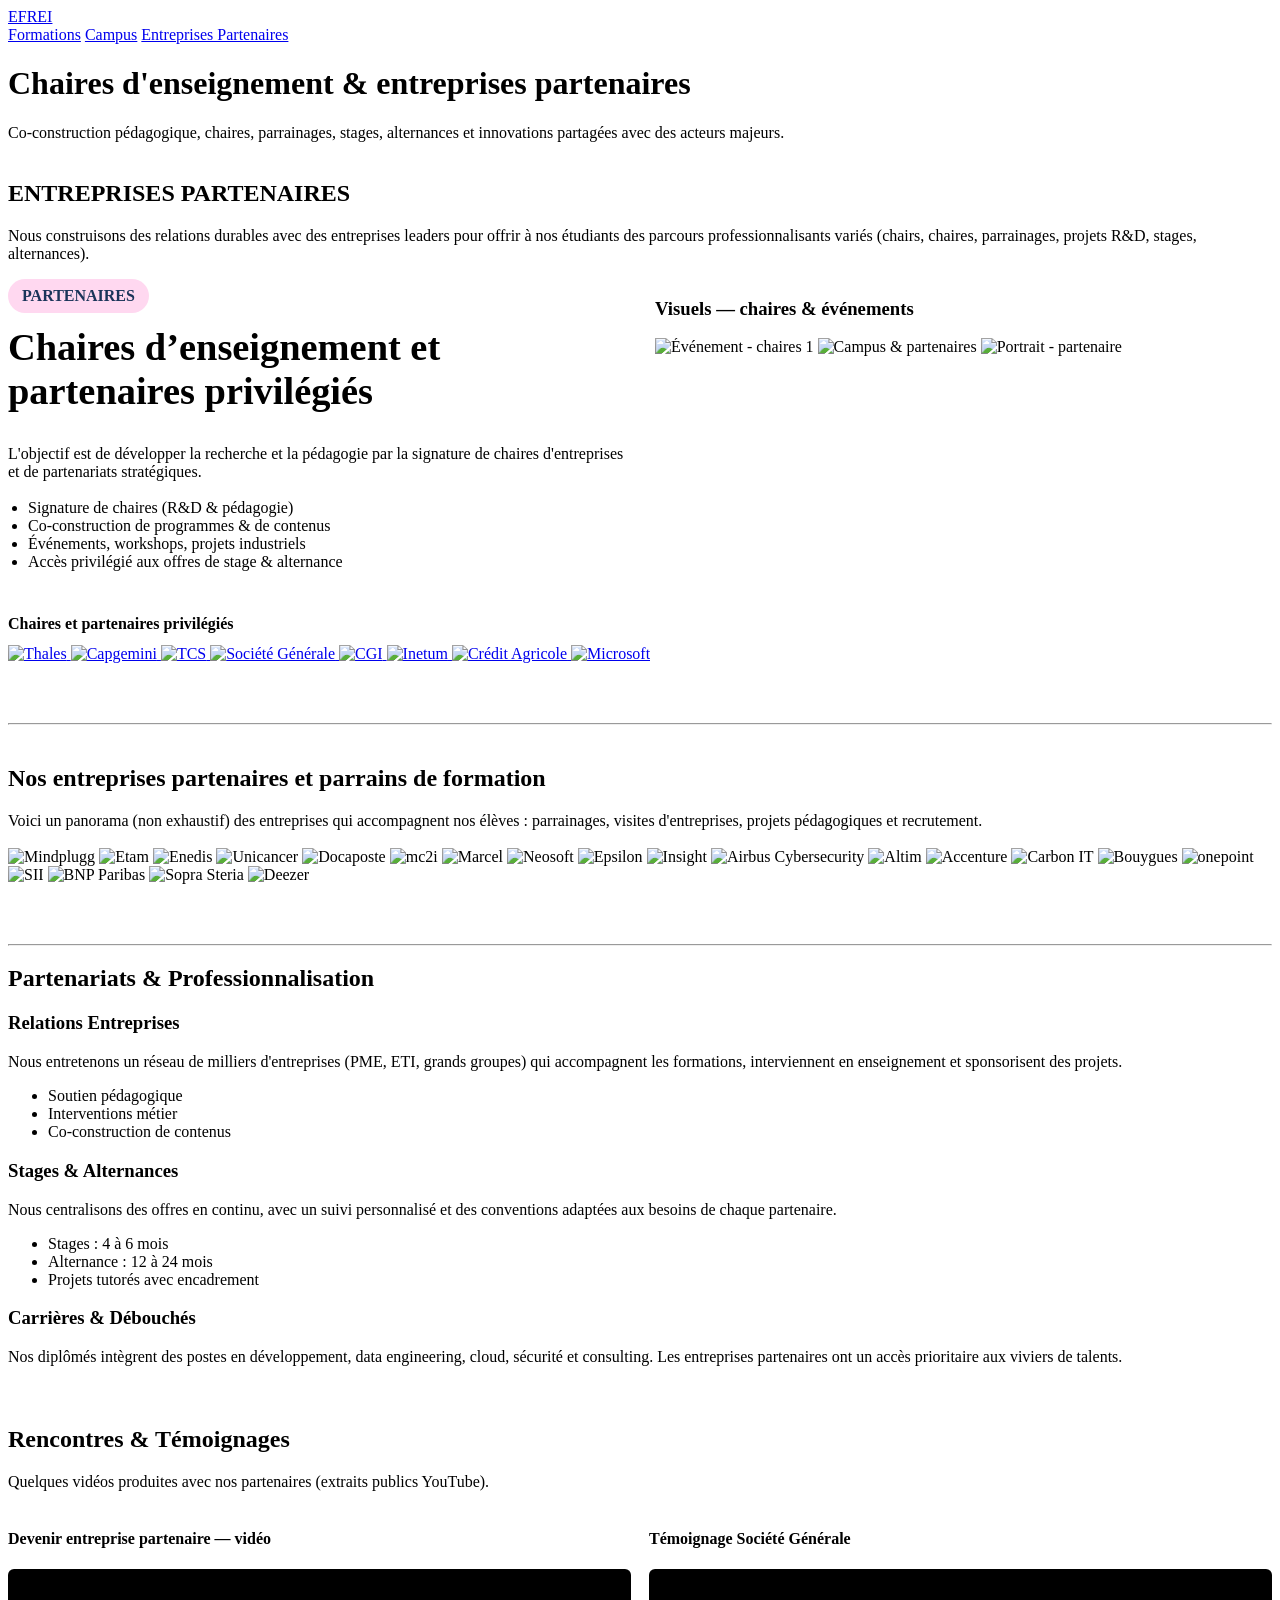
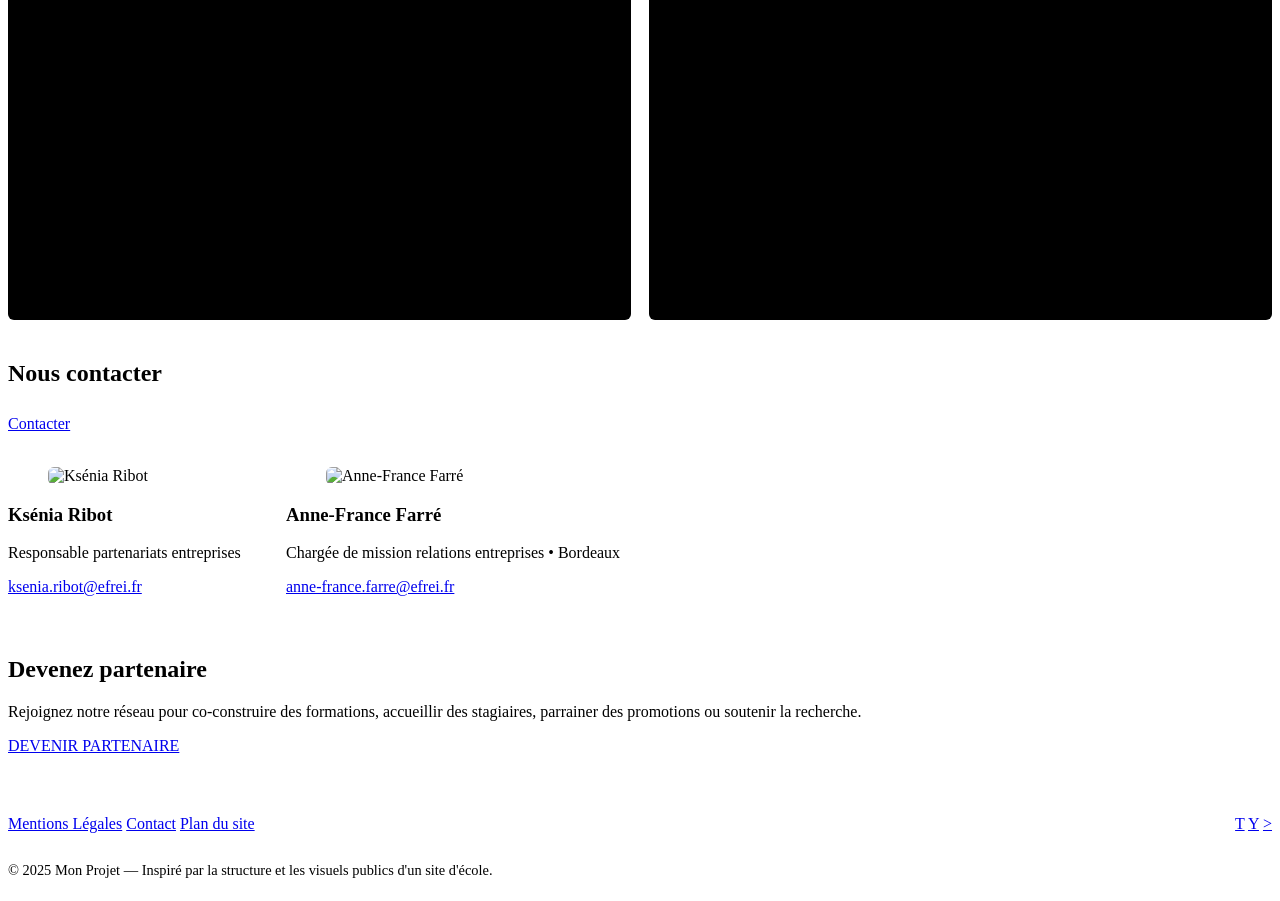
==== Partenaire.html @ 9b066314 "Partenaire.html" ====
<!DOCTYPE html>
<html lang="fr">
<head>
  <meta charset="utf-8" />
  <meta name="viewport" content="width=device-width,initial-scale=1" />
  <title>Chaires & Entreprises Partenaires — Mon Projet (inspiré EFREI)</title>
  <link rel="stylesheet" href="styles.css.css">
  <link href="https://fonts.googleapis.com/css2?family=Roboto:wght@300;400;700&display=swap" rel="stylesheet">
</head>
<body class="wp-singular page-template-default">

  <header class="site-header" role="banner" style="background-image: url('header.jpg'); background-size: cover; background-position: center;">
    <div class="container header-content">
      <a href="#" class="logo">EFREI</a>
      <nav>
        <a href="#">Formations</a>
        <a href="#">Campus</a>
        <a href="#" class="active">Entreprises Partenaires</a>
      </nav>
    </div>

    <div class="hero-text">
      <h1>Chaires d'enseignement & entreprises partenaires</h1>
      <p>Co-construction pédagogique, chaires, parrainages, stages, alternances et innovations partagées avec des acteurs majeurs.</p>
    </div>
  </header>

  <main>
    <div class="container">

      <section class="hero-partner" style="margin-top:38px;">
        <h1>ENTREPRISES PARTENAIRES</h1>
        <p>
          Nous construisons des relations durables avec des entreprises leaders pour offrir à nos étudiants
          des parcours professionnalisants variés (chairs, chaires, parrainages, projets R&D, stages, alternances).
        </p>
      </section>

      <section class="chairs-section" aria-labelledby="chairs-title" style="margin-bottom:60px;">
        <div style="display:flex;gap:30px;align-items:flex-start;flex-wrap:wrap;">
          <div style="flex:1;min-width:360px;">
            <span style="display:inline-block;background:#FFD8F0;color:#1A3459;padding:8px 14px;border-radius:20px;font-weight:700;">PARTENAIRES</span>
            <h2 id="chairs-title" style="font-size:2.4rem;margin-top:12px;">Chaires d’enseignement et partenaires privilégiés</h2>
            <p style="color:var(--color-text-secondary);margin-top:18px;">
              L'objectif est de développer la recherche et la pédagogie par la signature de chaires d'entreprises et de partenariats stratégiques.
            </p>

            <ul style="margin-top:18px;color:var(--color-text-secondary);list-style:disc;padding-left:1.25rem;">
              <li>Signature de chaires (R&D & pédagogie)</li>
              <li>Co-construction de programmes & de contenus</li>
              <li>Événements, workshops, projets industriels</li>
              <li>Accès privilégié aux offres de stage & alternance</li>
            </ul>
          </div>

          <div style="flex:1;min-width:360px;">
            <div class="partner-photos" aria-hidden="false">
              <h3 style="color:var(--color-primary);font-weight:600;">Visuels — chaires & événements</h3>
              <div class="photos-grid" style="margin-top:12px;">
                <img src="https://www.efrei.fr/wp-content/uploads/2025/09/13-DSC05403-1536x1024.jpg" alt="Événement - chaires 1" onerror="this.onerror=null;this.src='photos-partenaires/portes-ouvertes-1536x1024.jpg'">
                <img src="https://www.efrei.fr/wp-content/uploads/2025/09/etudiantscampusefreifactory-1623x1080.jpg" alt="Campus & partenaires" onerror="this.onerror=null;this.src='photos-partenaires/partner-hero-1623x1080.jpg'">
                <img src="https://www.efrei.fr/wp-content/uploads/2025/10/Capture-decran-2025-10-31-a-13.58.17.png" alt="Portrait - partenaire" onerror="this.onerror=null;this.src='photos-partenaires/capture-decran-2025-10-31-300x267.png'">
              </div>
            </div>
          </div>
        </div>

        <div style="margin-top:28px;">
          <h4 style="color:var(--color-text-light);margin-bottom:12px;">Chaires et partenaires privilégiés</h4>
          <div class="partners-grid" style="grid-template-columns: repeat(auto-fit, minmax(180px, 1fr)); gap:20px;">
            <a href="https://www.thalesgroup.com/fr" target="_blank" rel="noopener noreferrer" class="logo-box">
              <img src="logos/thaleslogo-1024x122.png" alt="Thales">
            </a>
            <a href="https://www.capgemini.com/fr-fr/" target="_blank" rel="noopener noreferrer" class="logo-box">
              <img src="logos/capgeminilogo.png" alt="Capgemini">
            </a>
            <a href="https://www.tcs.com/fr-fr" target="_blank" rel="noopener noreferrer" class="logo-box">
              <img src="logos/tcslogo-1024x1024.webp" alt="TCS">
            </a>
            <a href="https://www.societegenerale.com/fr" target="_blank" rel="noopener noreferrer" class="logo-box">
              <img src="logos/SGlogo-1024x208.png" alt="Société Générale">
            </a>
            <a href="https://www.cgi.com/france/fr-fr" target="_blank" rel="noopener noreferrer" class="logo-box">
              <img src="logos/cgilogo-1024x683.png" alt="CGI">
            </a>
            <a href="https://www.inetum.com/fr" target="_blank" rel="noopener noreferrer" class="logo-box">
              <img src="logos/inetum-logo-1024x297.png" alt="Inetum">
            </a>
            <a href="https://www.credit-agricole.com/" target="_blank" rel="noopener noreferrer" class="logo-box">
              <img src="logos/credit-agricole-logo-1024x708.png" alt="Crédit Agricole">
            </a>
            <a href="https://www.microsoft.com/fr-fr" target="_blank" rel="noopener noreferrer" class="logo-box">
              <img src="logos/microsoft-logo-1024x218.png" alt="Microsoft">
            </a>
          </div>
        </div>
      </section>

      <hr style="border-color:var(--color-border);margin:40px 0;">

      <section class="strategic-partners" aria-labelledby="partners-title" style="margin-bottom:60px;">
        <h2 id="partners-title">Nos entreprises partenaires et parrains de formation</h2>
        <p style="color:var(--color-text-secondary);margin-bottom:18px;">
          Voici un panorama (non exhaustif) des entreprises qui accompagnent nos élèves : parrainages, visites d'entreprises, projets pédagogiques et recrutement.
        </p>

        <div class="partners-grid" style="margin-bottom:20px;">
          <a class="logo-box"><img src="logos/mindpulgg-logo.png" alt="Mindplugg"></a>
          <a class="logo-box"><img src="logos/etam-groupe-logo.png" alt="Etam"></a>
          <a class="logo-box"><img src="logos/enedis-logo-1024x218.png" alt="Enedis"></a>
          <a class="logo-box"><img src="logos/unicancer-logo.webp" alt="Unicancer"></a>
          <a class="logo-box"><img src="logos/docaposte-logo-1024x343.png" alt="Docaposte"></a>
          <a class="logo-box"><img src="logos/mc2i-logo.svg" alt="mc2i"></a>
          <a class="logo-box"><img src="logos/marcel-logo.png" alt="Marcel"></a>
          <a class="logo-box"><img src="logos/neosoft-logo-1024x263.png" alt="Neosoft"></a>

          <a class="logo-box"><img src="logos/epsilon-logo.png" alt="Epsilon"></a>
          <a class="logo-box"><img src="logos/insight-logo-1024x421.png" alt="Insight"></a>
          <a class="logo-box"><img src="logos/airbus-cyber-logo.png" alt="Airbus Cybersecurity"></a>
          <a class="logo-box"><img src="logos/altim-logo.jpg" alt="Altim"></a>

          <a class="logo-box"><img src="logos/accenture-logo-1024x270.png" alt="Accenture"></a>
          <a class="logo-box"><img src="logos/carbon-it-logo.png" alt="Carbon IT"></a>
          <a class="logo-box"><img src="logos/bouygues-logo-1024x379.png" alt="Bouygues"></a>
          <a class="logo-box"><img src="logos/onepoint-logo.png" alt="onepoint"></a>

          <a class="logo-box"><img src="logos/sii-logo.webp" alt="SII"></a>
          <a class="logo-box"><img src="logos/bnp-logo-1024x228.webp" alt="BNP Paribas"></a>
          <a class="logo-box"><img src="logos/sopra-steria-logo-1024x137.png" alt="Sopra Steria"></a>
          <a class="logo-box"><img src="logos/deezer-logo.png" alt="Deezer"></a>
        </div>

      </section>

      <section class="professionnalisation-details" style="margin-bottom:60px;">
        <hr>
        <h2>Partenariats & Professionnalisation</h2>

        <div class="details-columns" style="margin-top:20px;">
          <div class="column">
            <h3>Relations Entreprises</h3>
            <p>Nous entretenons un réseau de milliers d'entreprises (PME, ETI, grands groupes) qui accompagnent les formations, interviennent en enseignement et sponsorisent des projets.</p>
            <ul>
              <li>Soutien pédagogique</li>
              <li>Interventions métier</li>
              <li>Co-construction de contenus</li>
            </ul>
          </div>

          <div class="column">
            <h3>Stages & Alternances</h3>
            <p>Nous centralisons des offres en continu, avec un suivi personnalisé et des conventions adaptées aux besoins de chaque partenaire.</p>
            <ul>
              <li>Stages : 4 à 6 mois</li>
              <li>Alternance : 12 à 24 mois</li>
              <li>Projets tutorés avec encadrement</li>
            </ul>
          </div>

          <div class="column">
            <h3>Carrières & Débouchés</h3>
            <p>Nos diplômés intègrent des postes en développement, data engineering, cloud, sécurité et consulting. Les entreprises partenaires ont un accès prioritaire aux viviers de talents.</p>
          </div>
        </div>
      </section>

      <section class="gut-video" style="margin-bottom:40px;">
        <h2>Rencontres & Témoignages</h2>
        <p style="color:var(--color-text-secondary);">Quelques vidéos produites avec nos partenaires (extraits publics YouTube).</p>

        <div style="display:grid;grid-template-columns:repeat(auto-fit,minmax(320px,1fr));gap:18px;margin-top:18px;">
          <div>
            <h4>Devenir entreprise partenaire — vidéo</h4>
            <div style="position:relative;padding-top:56.25%;background:#000;border-radius:6px;overflow:hidden;">
              <iframe src="https://www.youtube.com/embed/dK3LtGegg0Q" style="position:absolute;inset:0;border:0;width:100%;height:100%;" allowfullscreen></iframe>
            </div>
          </div>

          <div>
            <h4>Témoignage Société Générale</h4>
            <div style="position:relative;padding-top:56.25%;background:#000;border-radius:6px;overflow:hidden;">
              <iframe src="https://www.youtube.com/embed/IZHWbZNyo80" style="position:absolute;inset:0;border:0;width:100%;height:100%;" allowfullscreen></iframe>
            </div>
          </div>
        </div>
      </section>

      <section class="gut-contacts" style="margin-bottom:60px;">
  <h2>Nous contacter</h2>
  <a href="Contact.html" class="btn-primary" style="margin-top:8px;display:inline-block;" aria-label="Ouvrir la page de contact">Contacter</a>

  <div class="contacts" style="display:flex;gap:18px;flex-wrap:wrap;margin-top:18px;">
    <div class="contact-item column" style="min-width:260px;">
      <figure class="photo">
        <img src="contacts/ksenia-ribot.jpg" alt="Ksénia Ribot" class="contact-photo" style="width:100%;max-width:200px;border-radius:6px;">
      </figure>
      <div class="inner">
        <h3 class="nom">Ksénia Ribot</h3>
        <p class="poste">Responsable partenariats entreprises</p>
        <div class="email"><a href="mailto:ksenia.ribot@efrei.fr">ksenia.ribot@efrei.fr</a></div>
      </div>
    </div>

    <div class="contact-item column" style="min-width:260px;">
      <figure class="photo">
        <img src="contacts/anne-france-farre.jpg" alt="Anne‑France Farré" class="contact-photo" style="width:100%;max-width:200px;border-radius:6px;">
      </figure>
      <div class="inner">
        <h3 class="nom">Anne‑France Farré</h3>
        <p class="poste">Chargée de mission relations entreprises • Bordeaux</p>
        <div class="email"><a href="mailto:anne-france.farre@efrei.fr">anne-france.farre@efrei.fr</a></div>
      </div>
    </div>
  </div>
</section>

      <section class="devenez-partenaire-section" style="margin-bottom:60px;">
        <div class="partner-card">
          <div class="image-placeholder" aria-hidden="true"></div>
          <div class="text-content">
            <div>
              <h2>Devenez partenaire</h2>
              <p>Rejoignez notre réseau pour co-construire des formations, accueillir des stagiaires, parrainer des promotions ou soutenir la recherche.</p>
            </div>
            <a href="https://www.efrei.fr/devenir-partenaire/" class="btn-primary" target="_blank" rel="noopener noreferrer">DEVENIR PARTENAIRE</a>
          </div>
        </div>
      </section>

    </div>
  </main>

  <footer id="footer" role="contentinfo" style="margin-top:40px;">
    <div class="container footer-content" style="display:flex;flex-direction:column;gap:14px;">
      <div style="display:flex;justify-content:space-between;align-items:center;flex-wrap:wrap;">
        <div class="links">
          <a href="#">Mentions Légales</a>
          <a href="#">Contact</a>
          <a href="#">Plan du site</a>
        </div>
        <div class="social-icons">
          <a href="#" aria-label="Twitter">T</a>
          <a href="#" aria-label="YouTube">Y</a>
          <a href="#" aria-label="LinkedIn">&gt;</a>
        </div>
      </div>

      <div style="color:var(--color-text-secondary);font-size:0.9rem;">
        <p>© 2025 Mon Projet — Inspiré par la structure et les visuels publics d'un site d'école.</p>
      </div>
    </div>
  </footer>

  <script>
  (async function(){
    const localDirs = ['logos/','photos-partenaires/','partner-photos/'];
    const imgs = Array.from(document.querySelectorAll('img'));
    for (const img of imgs) {
      try {
        const src = img.getAttribute('src') || '';
        if (!src || src.startsWith('data:') || !src.includes('/')) continue;
        const parts = src.split('/');
        const base = parts[parts.length-1].split('?')[0].split('#')[0];
        if (!base) continue;
        for (const dir of localDirs) {
          const localPath = dir + base;
          try {
            const r = await fetch(localPath, { method: 'HEAD' });
            if (r.ok) { img.src = localPath; break; }
          } catch (e) {}
        }
      } catch (e) {}
    }
  })();
  </script>

</body>
</html>
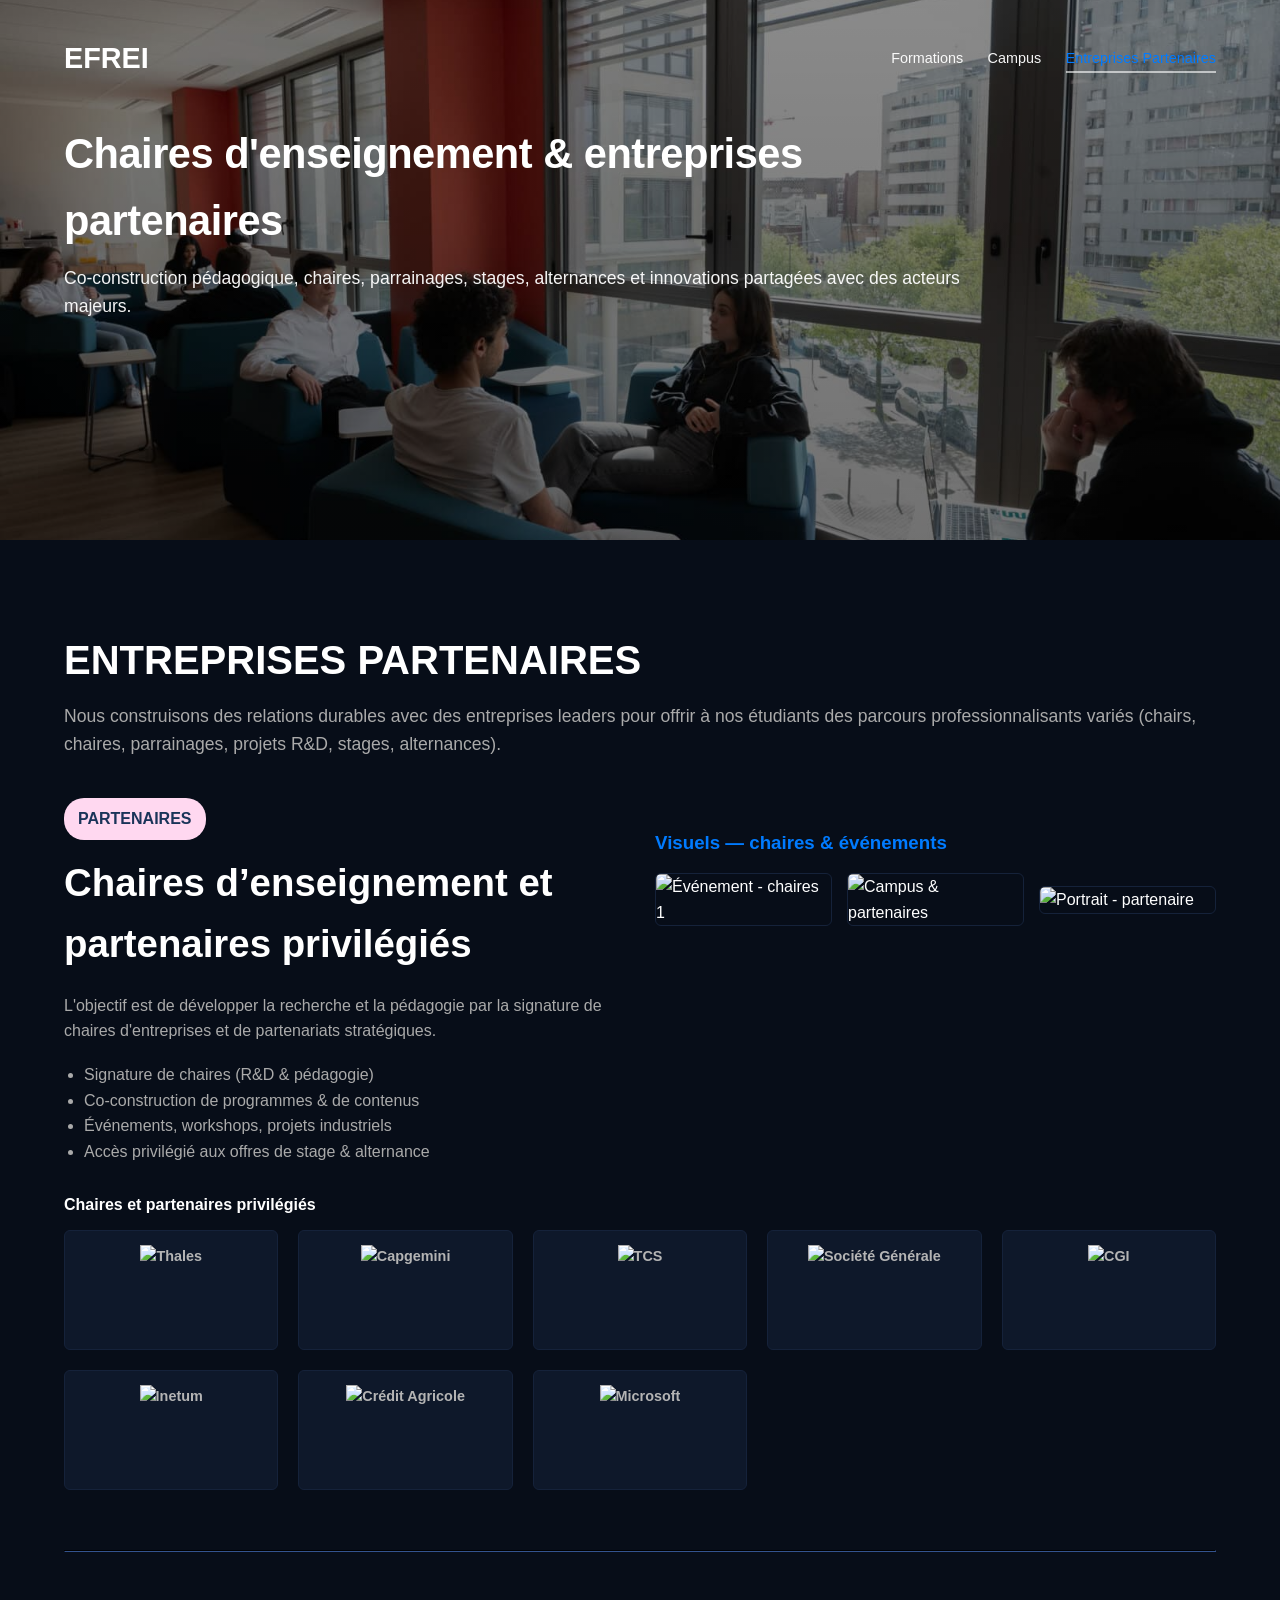
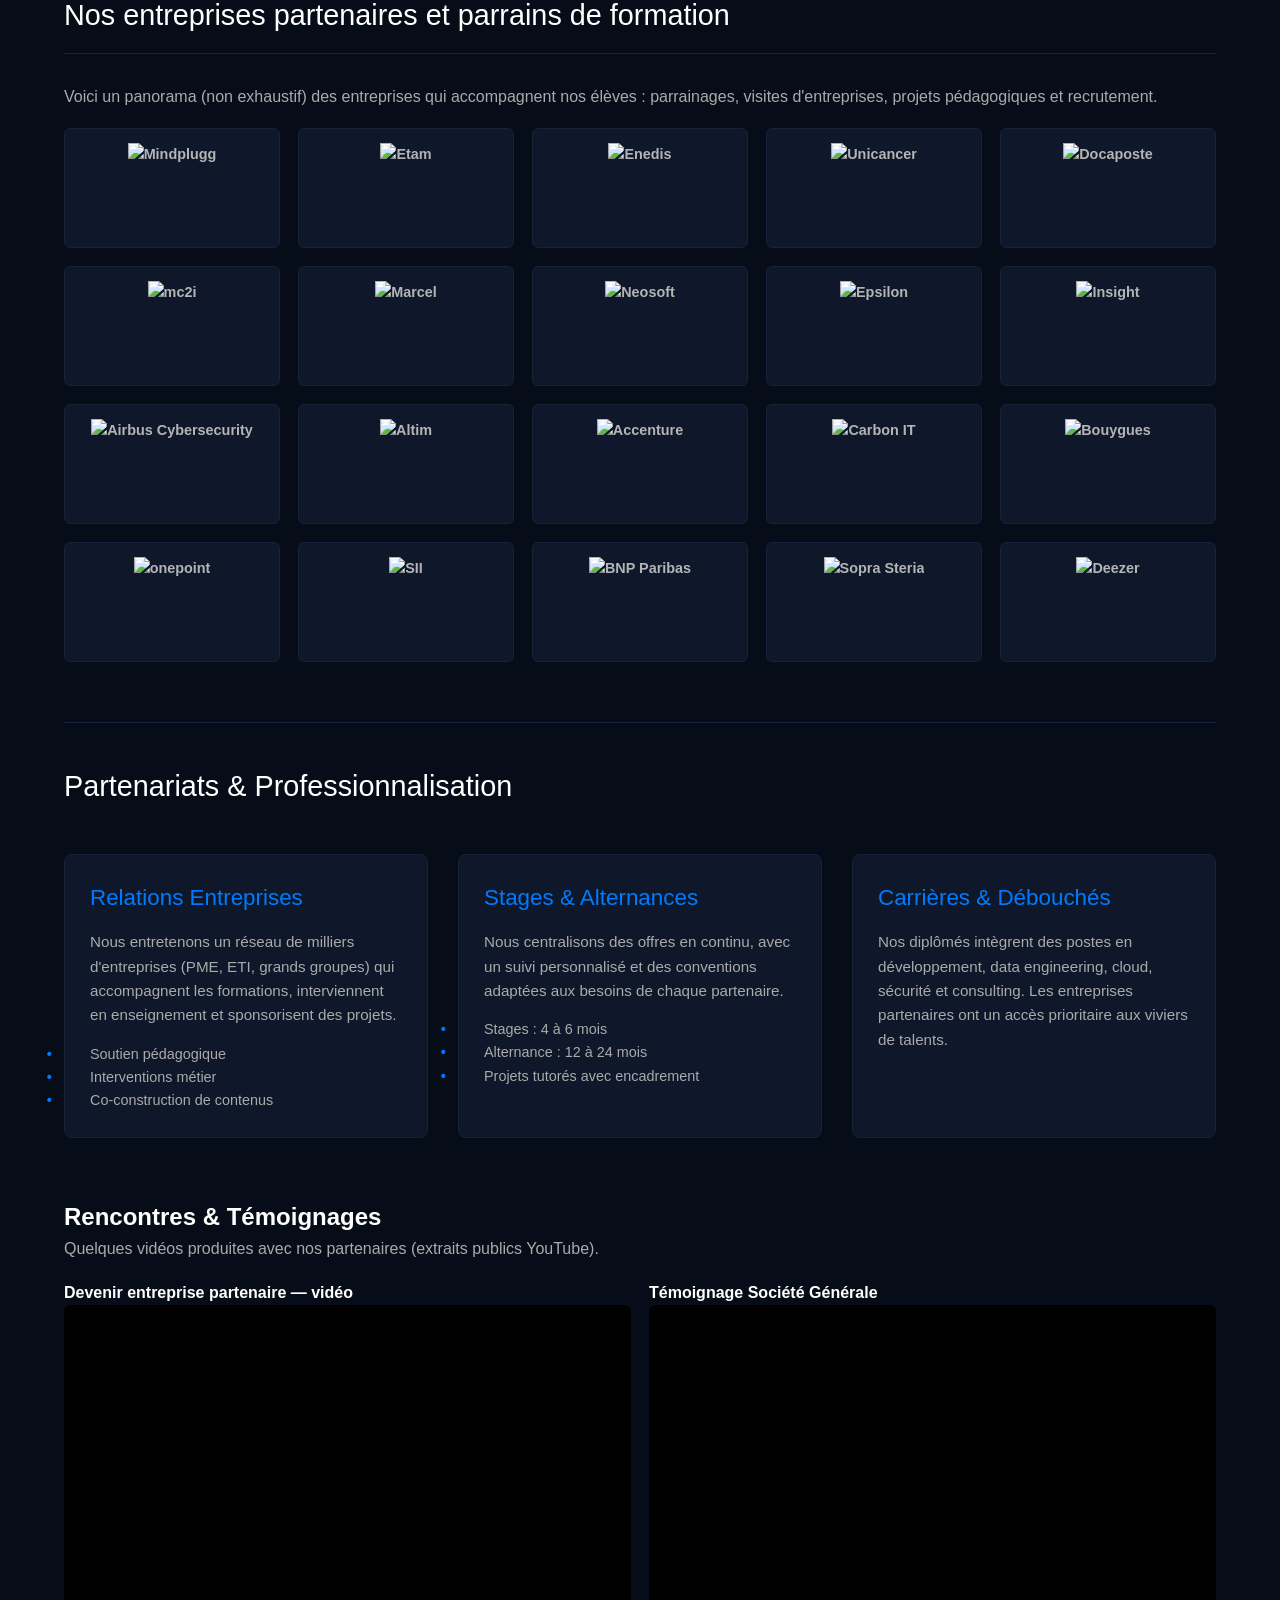
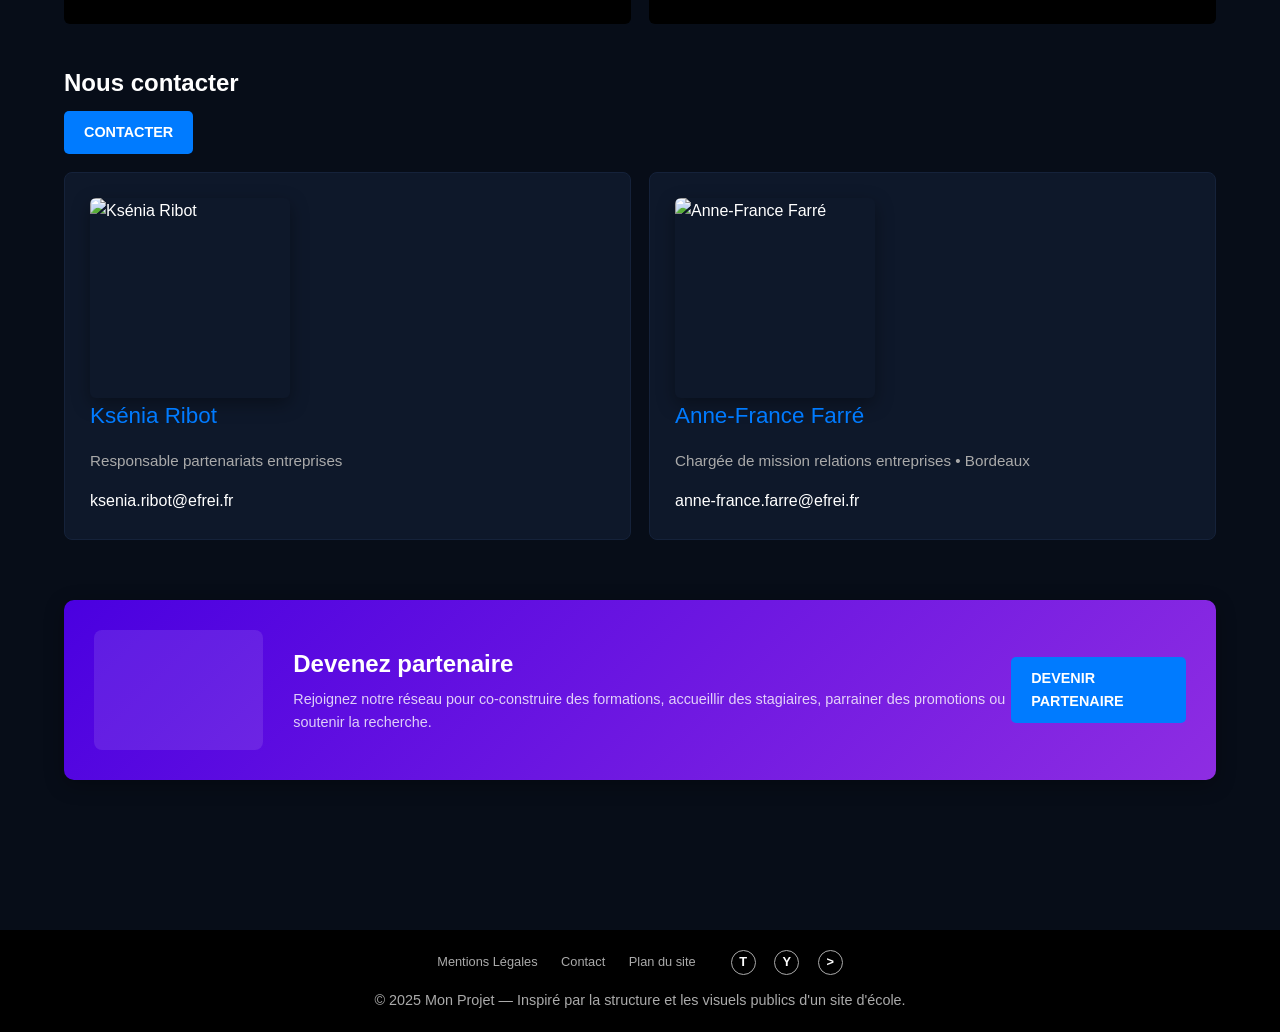
==== commit 2acf0941: "Add files via upload" ====
--- a/Partenaire.html
+++ b/Partenaire.html
@@ -1,278 +1,278 @@
-<!DOCTYPE html>
-<html lang="fr">
-<head>
-  <meta charset="utf-8" />
-  <meta name="viewport" content="width=device-width,initial-scale=1" />
-  <title>Chaires & Entreprises Partenaires — Mon Projet (inspiré EFREI)</title>
-  <link rel="stylesheet" href="styles.css.css">
-  <link href="https://fonts.googleapis.com/css2?family=Roboto:wght@300;400;700&display=swap" rel="stylesheet">
-</head>
-<body class="wp-singular page-template-default">
-
-  <header class="site-header" role="banner" style="background-image: url('header.jpg'); background-size: cover; background-position: center;">
-    <div class="container header-content">
-      <a href="#" class="logo">EFREI</a>
-      <nav>
-        <a href="#">Formations</a>
-        <a href="#">Campus</a>
-        <a href="#" class="active">Entreprises Partenaires</a>
-      </nav>
-    </div>
-
-    <div class="hero-text">
-      <h1>Chaires d'enseignement & entreprises partenaires</h1>
-      <p>Co-construction pédagogique, chaires, parrainages, stages, alternances et innovations partagées avec des acteurs majeurs.</p>
-    </div>
-  </header>
-
-  <main>
-    <div class="container">
-
-      <section class="hero-partner" style="margin-top:38px;">
-        <h1>ENTREPRISES PARTENAIRES</h1>
-        <p>
-          Nous construisons des relations durables avec des entreprises leaders pour offrir à nos étudiants
-          des parcours professionnalisants variés (chairs, chaires, parrainages, projets R&D, stages, alternances).
-        </p>
-      </section>
-
-      <section class="chairs-section" aria-labelledby="chairs-title" style="margin-bottom:60px;">
-        <div style="display:flex;gap:30px;align-items:flex-start;flex-wrap:wrap;">
-          <div style="flex:1;min-width:360px;">
-            <span style="display:inline-block;background:#FFD8F0;color:#1A3459;padding:8px 14px;border-radius:20px;font-weight:700;">PARTENAIRES</span>
-            <h2 id="chairs-title" style="font-size:2.4rem;margin-top:12px;">Chaires d’enseignement et partenaires privilégiés</h2>
-            <p style="color:var(--color-text-secondary);margin-top:18px;">
-              L'objectif est de développer la recherche et la pédagogie par la signature de chaires d'entreprises et de partenariats stratégiques.
-            </p>
-
-            <ul style="margin-top:18px;color:var(--color-text-secondary);list-style:disc;padding-left:1.25rem;">
-              <li>Signature de chaires (R&D & pédagogie)</li>
-              <li>Co-construction de programmes & de contenus</li>
-              <li>Événements, workshops, projets industriels</li>
-              <li>Accès privilégié aux offres de stage & alternance</li>
-            </ul>
-          </div>
-
-          <div style="flex:1;min-width:360px;">
-            <div class="partner-photos" aria-hidden="false">
-              <h3 style="color:var(--color-primary);font-weight:600;">Visuels — chaires & événements</h3>
-              <div class="photos-grid" style="margin-top:12px;">
-                <img src="https://www.efrei.fr/wp-content/uploads/2025/09/13-DSC05403-1536x1024.jpg" alt="Événement - chaires 1" onerror="this.onerror=null;this.src='photos-partenaires/portes-ouvertes-1536x1024.jpg'">
-                <img src="https://www.efrei.fr/wp-content/uploads/2025/09/etudiantscampusefreifactory-1623x1080.jpg" alt="Campus & partenaires" onerror="this.onerror=null;this.src='photos-partenaires/partner-hero-1623x1080.jpg'">
-                <img src="https://www.efrei.fr/wp-content/uploads/2025/10/Capture-decran-2025-10-31-a-13.58.17.png" alt="Portrait - partenaire" onerror="this.onerror=null;this.src='photos-partenaires/capture-decran-2025-10-31-300x267.png'">
-              </div>
-            </div>
-          </div>
-        </div>
-
-        <div style="margin-top:28px;">
-          <h4 style="color:var(--color-text-light);margin-bottom:12px;">Chaires et partenaires privilégiés</h4>
-          <div class="partners-grid" style="grid-template-columns: repeat(auto-fit, minmax(180px, 1fr)); gap:20px;">
-            <a href="https://www.thalesgroup.com/fr" target="_blank" rel="noopener noreferrer" class="logo-box">
-              <img src="logos/thaleslogo-1024x122.png" alt="Thales">
-            </a>
-            <a href="https://www.capgemini.com/fr-fr/" target="_blank" rel="noopener noreferrer" class="logo-box">
-              <img src="logos/capgeminilogo.png" alt="Capgemini">
-            </a>
-            <a href="https://www.tcs.com/fr-fr" target="_blank" rel="noopener noreferrer" class="logo-box">
-              <img src="logos/tcslogo-1024x1024.webp" alt="TCS">
-            </a>
-            <a href="https://www.societegenerale.com/fr" target="_blank" rel="noopener noreferrer" class="logo-box">
-              <img src="logos/SGlogo-1024x208.png" alt="Société Générale">
-            </a>
-            <a href="https://www.cgi.com/france/fr-fr" target="_blank" rel="noopener noreferrer" class="logo-box">
-              <img src="logos/cgilogo-1024x683.png" alt="CGI">
-            </a>
-            <a href="https://www.inetum.com/fr" target="_blank" rel="noopener noreferrer" class="logo-box">
-              <img src="logos/inetum-logo-1024x297.png" alt="Inetum">
-            </a>
-            <a href="https://www.credit-agricole.com/" target="_blank" rel="noopener noreferrer" class="logo-box">
-              <img src="logos/credit-agricole-logo-1024x708.png" alt="Crédit Agricole">
-            </a>
-            <a href="https://www.microsoft.com/fr-fr" target="_blank" rel="noopener noreferrer" class="logo-box">
-              <img src="logos/microsoft-logo-1024x218.png" alt="Microsoft">
-            </a>
-          </div>
-        </div>
-      </section>
-
-      <hr style="border-color:var(--color-border);margin:40px 0;">
-
-      <section class="strategic-partners" aria-labelledby="partners-title" style="margin-bottom:60px;">
-        <h2 id="partners-title">Nos entreprises partenaires et parrains de formation</h2>
-        <p style="color:var(--color-text-secondary);margin-bottom:18px;">
-          Voici un panorama (non exhaustif) des entreprises qui accompagnent nos élèves : parrainages, visites d'entreprises, projets pédagogiques et recrutement.
-        </p>
-
-        <div class="partners-grid" style="margin-bottom:20px;">
-          <a class="logo-box"><img src="logos/mindpulgg-logo.png" alt="Mindplugg"></a>
-          <a class="logo-box"><img src="logos/etam-groupe-logo.png" alt="Etam"></a>
-          <a class="logo-box"><img src="logos/enedis-logo-1024x218.png" alt="Enedis"></a>
-          <a class="logo-box"><img src="logos/unicancer-logo.webp" alt="Unicancer"></a>
-          <a class="logo-box"><img src="logos/docaposte-logo-1024x343.png" alt="Docaposte"></a>
-          <a class="logo-box"><img src="logos/mc2i-logo.svg" alt="mc2i"></a>
-          <a class="logo-box"><img src="logos/marcel-logo.png" alt="Marcel"></a>
-          <a class="logo-box"><img src="logos/neosoft-logo-1024x263.png" alt="Neosoft"></a>
-
-          <a class="logo-box"><img src="logos/epsilon-logo.png" alt="Epsilon"></a>
-          <a class="logo-box"><img src="logos/insight-logo-1024x421.png" alt="Insight"></a>
-          <a class="logo-box"><img src="logos/airbus-cyber-logo.png" alt="Airbus Cybersecurity"></a>
-          <a class="logo-box"><img src="logos/altim-logo.jpg" alt="Altim"></a>
-
-          <a class="logo-box"><img src="logos/accenture-logo-1024x270.png" alt="Accenture"></a>
-          <a class="logo-box"><img src="logos/carbon-it-logo.png" alt="Carbon IT"></a>
-          <a class="logo-box"><img src="logos/bouygues-logo-1024x379.png" alt="Bouygues"></a>
-          <a class="logo-box"><img src="logos/onepoint-logo.png" alt="onepoint"></a>
-
-          <a class="logo-box"><img src="logos/sii-logo.webp" alt="SII"></a>
-          <a class="logo-box"><img src="logos/bnp-logo-1024x228.webp" alt="BNP Paribas"></a>
-          <a class="logo-box"><img src="logos/sopra-steria-logo-1024x137.png" alt="Sopra Steria"></a>
-          <a class="logo-box"><img src="logos/deezer-logo.png" alt="Deezer"></a>
-        </div>
-
-      </section>
-
-      <section class="professionnalisation-details" style="margin-bottom:60px;">
-        <hr>
-        <h2>Partenariats & Professionnalisation</h2>
-
-        <div class="details-columns" style="margin-top:20px;">
-          <div class="column">
-            <h3>Relations Entreprises</h3>
-            <p>Nous entretenons un réseau de milliers d'entreprises (PME, ETI, grands groupes) qui accompagnent les formations, interviennent en enseignement et sponsorisent des projets.</p>
-            <ul>
-              <li>Soutien pédagogique</li>
-              <li>Interventions métier</li>
-              <li>Co-construction de contenus</li>
-            </ul>
-          </div>
-
-          <div class="column">
-            <h3>Stages & Alternances</h3>
-            <p>Nous centralisons des offres en continu, avec un suivi personnalisé et des conventions adaptées aux besoins de chaque partenaire.</p>
-            <ul>
-              <li>Stages : 4 à 6 mois</li>
-              <li>Alternance : 12 à 24 mois</li>
-              <li>Projets tutorés avec encadrement</li>
-            </ul>
-          </div>
-
-          <div class="column">
-            <h3>Carrières & Débouchés</h3>
-            <p>Nos diplômés intègrent des postes en développement, data engineering, cloud, sécurité et consulting. Les entreprises partenaires ont un accès prioritaire aux viviers de talents.</p>
-          </div>
-        </div>
-      </section>
-
-      <section class="gut-video" style="margin-bottom:40px;">
-        <h2>Rencontres & Témoignages</h2>
-        <p style="color:var(--color-text-secondary);">Quelques vidéos produites avec nos partenaires (extraits publics YouTube).</p>
-
-        <div style="display:grid;grid-template-columns:repeat(auto-fit,minmax(320px,1fr));gap:18px;margin-top:18px;">
-          <div>
-            <h4>Devenir entreprise partenaire — vidéo</h4>
-            <div style="position:relative;padding-top:56.25%;background:#000;border-radius:6px;overflow:hidden;">
-              <iframe src="https://www.youtube.com/embed/dK3LtGegg0Q" style="position:absolute;inset:0;border:0;width:100%;height:100%;" allowfullscreen></iframe>
-            </div>
-          </div>
-
-          <div>
-            <h4>Témoignage Société Générale</h4>
-            <div style="position:relative;padding-top:56.25%;background:#000;border-radius:6px;overflow:hidden;">
-              <iframe src="https://www.youtube.com/embed/IZHWbZNyo80" style="position:absolute;inset:0;border:0;width:100%;height:100%;" allowfullscreen></iframe>
-            </div>
-          </div>
-        </div>
-      </section>
-
-      <section class="gut-contacts" style="margin-bottom:60px;">
-  <h2>Nous contacter</h2>
-  <a href="Contact.html" class="btn-primary" style="margin-top:8px;display:inline-block;" aria-label="Ouvrir la page de contact">Contacter</a>
-
-  <div class="contacts" style="display:flex;gap:18px;flex-wrap:wrap;margin-top:18px;">
-    <div class="contact-item column" style="min-width:260px;">
-      <figure class="photo">
-        <img src="contacts/ksenia-ribot.jpg" alt="Ksénia Ribot" class="contact-photo" style="width:100%;max-width:200px;border-radius:6px;">
-      </figure>
-      <div class="inner">
-        <h3 class="nom">Ksénia Ribot</h3>
-        <p class="poste">Responsable partenariats entreprises</p>
-        <div class="email"><a href="mailto:ksenia.ribot@efrei.fr">ksenia.ribot@efrei.fr</a></div>
-      </div>
-    </div>
-
-    <div class="contact-item column" style="min-width:260px;">
-      <figure class="photo">
-        <img src="contacts/anne-france-farre.jpg" alt="Anne‑France Farré" class="contact-photo" style="width:100%;max-width:200px;border-radius:6px;">
-      </figure>
-      <div class="inner">
-        <h3 class="nom">Anne‑France Farré</h3>
-        <p class="poste">Chargée de mission relations entreprises • Bordeaux</p>
-        <div class="email"><a href="mailto:anne-france.farre@efrei.fr">anne-france.farre@efrei.fr</a></div>
-      </div>
-    </div>
-  </div>
-</section>
-
-      <section class="devenez-partenaire-section" style="margin-bottom:60px;">
-        <div class="partner-card">
-          <div class="image-placeholder" aria-hidden="true"></div>
-          <div class="text-content">
-            <div>
-              <h2>Devenez partenaire</h2>
-              <p>Rejoignez notre réseau pour co-construire des formations, accueillir des stagiaires, parrainer des promotions ou soutenir la recherche.</p>
-            </div>
-            <a href="https://www.efrei.fr/devenir-partenaire/" class="btn-primary" target="_blank" rel="noopener noreferrer">DEVENIR PARTENAIRE</a>
-          </div>
-        </div>
-      </section>
-
-    </div>
-  </main>
-
-  <footer id="footer" role="contentinfo" style="margin-top:40px;">
-    <div class="container footer-content" style="display:flex;flex-direction:column;gap:14px;">
-      <div style="display:flex;justify-content:space-between;align-items:center;flex-wrap:wrap;">
-        <div class="links">
-          <a href="#">Mentions Légales</a>
-          <a href="#">Contact</a>
-          <a href="#">Plan du site</a>
-        </div>
-        <div class="social-icons">
-          <a href="#" aria-label="Twitter">T</a>
-          <a href="#" aria-label="YouTube">Y</a>
-          <a href="#" aria-label="LinkedIn">&gt;</a>
-        </div>
-      </div>
-
-      <div style="color:var(--color-text-secondary);font-size:0.9rem;">
-        <p>© 2025 Mon Projet — Inspiré par la structure et les visuels publics d'un site d'école.</p>
-      </div>
-    </div>
-  </footer>
-
-  <script>
-  (async function(){
-    const localDirs = ['logos/','photos-partenaires/','partner-photos/'];
-    const imgs = Array.from(document.querySelectorAll('img'));
-    for (const img of imgs) {
-      try {
-        const src = img.getAttribute('src') || '';
-        if (!src || src.startsWith('data:') || !src.includes('/')) continue;
-        const parts = src.split('/');
-        const base = parts[parts.length-1].split('?')[0].split('#')[0];
-        if (!base) continue;
-        for (const dir of localDirs) {
-          const localPath = dir + base;
-          try {
-            const r = await fetch(localPath, { method: 'HEAD' });
-            if (r.ok) { img.src = localPath; break; }
-          } catch (e) {}
-        }
-      } catch (e) {}
-    }
-  })();
-  </script>
-
-</body>
-</html>
+<!DOCTYPE html>
+<html lang="fr">
+<head>
+  <meta charset="utf-8" />
+  <meta name="viewport" content="width=device-width,initial-scale=1" />
+  <title>Chaires & Entreprises Partenaires — Mon Projet (inspiré EFREI)</title>
+  <link rel="stylesheet" href="styles.css.css">
+  <link href="https://fonts.googleapis.com/css2?family=Roboto:wght@300;400;700&display=swap" rel="stylesheet">
+</head>
+<body class="wp-singular page-template-default">
+
+  <header class="site-header" role="banner" style="background-image: url('header.jpg'); background-size: cover; background-position: center;">
+    <div class="container header-content">
+      <a href="#" class="logo">EFREI</a>
+      <nav>
+        <a href="#">Formations</a>
+        <a href="#">Campus</a>
+        <a href="#" class="active">Entreprises Partenaires</a>
+      </nav>
+    </div>
+
+    <div class="hero-text">
+      <h1>Chaires d'enseignement & entreprises partenaires</h1>
+      <p>Co-construction pédagogique, chaires, parrainages, stages, alternances et innovations partagées avec des acteurs majeurs.</p>
+    </div>
+  </header>
+
+  <main>
+    <div class="container">
+
+      <section class="hero-partner" style="margin-top:38px;">
+        <h1>ENTREPRISES PARTENAIRES</h1>
+        <p>
+          Nous construisons des relations durables avec des entreprises leaders pour offrir à nos étudiants
+          des parcours professionnalisants variés (chairs, chaires, parrainages, projets R&D, stages, alternances).
+        </p>
+      </section>
+
+      <section class="chairs-section" aria-labelledby="chairs-title" style="margin-bottom:60px;">
+        <div style="display:flex;gap:30px;align-items:flex-start;flex-wrap:wrap;">
+          <div style="flex:1;min-width:360px;">
+            <span style="display:inline-block;background:#FFD8F0;color:#1A3459;padding:8px 14px;border-radius:20px;font-weight:700;">PARTENAIRES</span>
+            <h2 id="chairs-title" style="font-size:2.4rem;margin-top:12px;">Chaires d’enseignement et partenaires privilégiés</h2>
+            <p style="color:var(--color-text-secondary);margin-top:18px;">
+              L'objectif est de développer la recherche et la pédagogie par la signature de chaires d'entreprises et de partenariats stratégiques.
+            </p>
+
+            <ul style="margin-top:18px;color:var(--color-text-secondary);list-style:disc;padding-left:1.25rem;">
+              <li>Signature de chaires (R&D & pédagogie)</li>
+              <li>Co-construction de programmes & de contenus</li>
+              <li>Événements, workshops, projets industriels</li>
+              <li>Accès privilégié aux offres de stage & alternance</li>
+            </ul>
+          </div>
+
+          <div style="flex:1;min-width:360px;">
+            <div class="partner-photos" aria-hidden="false">
+              <h3 style="color:var(--color-primary);font-weight:600;">Visuels — chaires & événements</h3>
+              <div class="photos-grid" style="margin-top:12px;">
+                <img src="https://www.efrei.fr/wp-content/uploads/2025/09/13-DSC05403-1536x1024.jpg" alt="Événement - chaires 1" onerror="this.onerror=null;this.src='photos-partenaires/portes-ouvertes-1536x1024.jpg'">
+                <img src="https://www.efrei.fr/wp-content/uploads/2025/09/etudiantscampusefreifactory-1623x1080.jpg" alt="Campus & partenaires" onerror="this.onerror=null;this.src='photos-partenaires/partner-hero-1623x1080.jpg'">
+                <img src="https://www.efrei.fr/wp-content/uploads/2025/10/Capture-decran-2025-10-31-a-13.58.17.png" alt="Portrait - partenaire" onerror="this.onerror=null;this.src='photos-partenaires/capture-decran-2025-10-31-300x267.png'">
+              </div>
+            </div>
+          </div>
+        </div>
+
+        <div style="margin-top:28px;">
+          <h4 style="color:var(--color-text-light);margin-bottom:12px;">Chaires et partenaires privilégiés</h4>
+          <div class="partners-grid" style="grid-template-columns: repeat(auto-fit, minmax(180px, 1fr)); gap:20px;">
+            <a href="https://www.thalesgroup.com/fr" target="_blank" rel="noopener noreferrer" class="logo-box">
+              <img src="logos/thaleslogo-1024x122.png" alt="Thales">
+            </a>
+            <a href="https://www.capgemini.com/fr-fr/" target="_blank" rel="noopener noreferrer" class="logo-box">
+              <img src="logos/capgeminilogo.png" alt="Capgemini">
+            </a>
+            <a href="https://www.tcs.com/fr-fr" target="_blank" rel="noopener noreferrer" class="logo-box">
+              <img src="logos/tcslogo-1024x1024.webp" alt="TCS">
+            </a>
+            <a href="https://www.societegenerale.com/fr" target="_blank" rel="noopener noreferrer" class="logo-box">
+              <img src="logos/SGlogo-1024x208.png" alt="Société Générale">
+            </a>
+            <a href="https://www.cgi.com/france/fr-fr" target="_blank" rel="noopener noreferrer" class="logo-box">
+              <img src="logos/cgilogo-1024x683.png" alt="CGI">
+            </a>
+            <a href="https://www.inetum.com/fr" target="_blank" rel="noopener noreferrer" class="logo-box">
+              <img src="logos/inetum-logo-1024x297.png" alt="Inetum">
+            </a>
+            <a href="https://www.credit-agricole.com/" target="_blank" rel="noopener noreferrer" class="logo-box">
+              <img src="logos/credit-agricole-logo-1024x708.png" alt="Crédit Agricole">
+            </a>
+            <a href="https://www.microsoft.com/fr-fr" target="_blank" rel="noopener noreferrer" class="logo-box">
+              <img src="logos/microsoft-logo-1024x218.png" alt="Microsoft">
+            </a>
+          </div>
+        </div>
+      </section>
+
+      <hr style="border-color:var(--color-border);margin:40px 0;">
+
+      <section class="strategic-partners" aria-labelledby="partners-title" style="margin-bottom:60px;">
+        <h2 id="partners-title">Nos entreprises partenaires et parrains de formation</h2>
+        <p style="color:var(--color-text-secondary);margin-bottom:18px;">
+          Voici un panorama (non exhaustif) des entreprises qui accompagnent nos élèves : parrainages, visites d'entreprises, projets pédagogiques et recrutement.
+        </p>
+
+        <div class="partners-grid" style="margin-bottom:20px;">
+          <a class="logo-box"><img src="logos/mindpulgg-logo.png" alt="Mindplugg"></a>
+          <a class="logo-box"><img src="logos/etam-groupe-logo.png" alt="Etam"></a>
+          <a class="logo-box"><img src="logos/enedis-logo-1024x218.png" alt="Enedis"></a>
+          <a class="logo-box"><img src="logos/unicancer-logo.webp" alt="Unicancer"></a>
+          <a class="logo-box"><img src="logos/docaposte-logo-1024x343.png" alt="Docaposte"></a>
+          <a class="logo-box"><img src="logos/mc2i-logo.svg" alt="mc2i"></a>
+          <a class="logo-box"><img src="logos/marcel-logo.png" alt="Marcel"></a>
+          <a class="logo-box"><img src="logos/neosoft-logo-1024x263.png" alt="Neosoft"></a>
+
+          <a class="logo-box"><img src="logos/epsilon-logo.png" alt="Epsilon"></a>
+          <a class="logo-box"><img src="logos/insight-logo-1024x421.png" alt="Insight"></a>
+          <a class="logo-box"><img src="logos/airbus-cyber-logo.png" alt="Airbus Cybersecurity"></a>
+          <a class="logo-box"><img src="logos/altim-logo.jpg" alt="Altim"></a>
+
+          <a class="logo-box"><img src="logos/accenture-logo-1024x270.png" alt="Accenture"></a>
+          <a class="logo-box"><img src="logos/carbon-it-logo.png" alt="Carbon IT"></a>
+          <a class="logo-box"><img src="logos/bouygues-logo-1024x379.png" alt="Bouygues"></a>
+          <a class="logo-box"><img src="logos/onepoint-logo.png" alt="onepoint"></a>
+
+          <a class="logo-box"><img src="logos/sii-logo.webp" alt="SII"></a>
+          <a class="logo-box"><img src="logos/bnp-logo-1024x228.webp" alt="BNP Paribas"></a>
+          <a class="logo-box"><img src="logos/sopra-steria-logo-1024x137.png" alt="Sopra Steria"></a>
+          <a class="logo-box"><img src="logos/deezer-logo.png" alt="Deezer"></a>
+        </div>
+
+      </section>
+
+      <section class="professionnalisation-details" style="margin-bottom:60px;">
+        <hr>
+        <h2>Partenariats & Professionnalisation</h2>
+
+        <div class="details-columns" style="margin-top:20px;">
+          <div class="column">
+            <h3>Relations Entreprises</h3>
+            <p>Nous entretenons un réseau de milliers d'entreprises (PME, ETI, grands groupes) qui accompagnent les formations, interviennent en enseignement et sponsorisent des projets.</p>
+            <ul>
+              <li>Soutien pédagogique</li>
+              <li>Interventions métier</li>
+              <li>Co-construction de contenus</li>
+            </ul>
+          </div>
+
+          <div class="column">
+            <h3>Stages & Alternances</h3>
+            <p>Nous centralisons des offres en continu, avec un suivi personnalisé et des conventions adaptées aux besoins de chaque partenaire.</p>
+            <ul>
+              <li>Stages : 4 à 6 mois</li>
+              <li>Alternance : 12 à 24 mois</li>
+              <li>Projets tutorés avec encadrement</li>
+            </ul>
+          </div>
+
+          <div class="column">
+            <h3>Carrières & Débouchés</h3>
+            <p>Nos diplômés intègrent des postes en développement, data engineering, cloud, sécurité et consulting. Les entreprises partenaires ont un accès prioritaire aux viviers de talents.</p>
+          </div>
+        </div>
+      </section>
+
+      <section class="gut-video" style="margin-bottom:40px;">
+        <h2>Rencontres & Témoignages</h2>
+        <p style="color:var(--color-text-secondary);">Quelques vidéos produites avec nos partenaires (extraits publics YouTube).</p>
+
+        <div style="display:grid;grid-template-columns:repeat(auto-fit,minmax(320px,1fr));gap:18px;margin-top:18px;">
+          <div>
+            <h4>Devenir entreprise partenaire — vidéo</h4>
+            <div style="position:relative;padding-top:56.25%;background:#000;border-radius:6px;overflow:hidden;">
+              <iframe src="https://www.youtube.com/embed/dK3LtGegg0Q" style="position:absolute;inset:0;border:0;width:100%;height:100%;" allowfullscreen></iframe>
+            </div>
+          </div>
+
+          <div>
+            <h4>Témoignage Société Générale</h4>
+            <div style="position:relative;padding-top:56.25%;background:#000;border-radius:6px;overflow:hidden;">
+              <iframe src="https://www.youtube.com/embed/IZHWbZNyo80" style="position:absolute;inset:0;border:0;width:100%;height:100%;" allowfullscreen></iframe>
+            </div>
+          </div>
+        </div>
+      </section>
+
+      <section class="gut-contacts" style="margin-bottom:60px;">
+  <h2>Nous contacter</h2>
+  <a href="Contact.html" class="btn-primary" style="margin-top:8px;display:inline-block;" aria-label="Ouvrir la page de contact">Contacter</a>
+
+  <div class="contacts" style="display:flex;gap:18px;flex-wrap:wrap;margin-top:18px;">
+    <div class="contact-item column" style="min-width:260px;">
+      <figure class="photo">
+        <img src="contacts/ksenia-ribot.jpg" alt="Ksénia Ribot" class="contact-photo" style="width:100%;max-width:200px;border-radius:6px;">
+      </figure>
+      <div class="inner">
+        <h3 class="nom">Ksénia Ribot</h3>
+        <p class="poste">Responsable partenariats entreprises</p>
+        <div class="email"><a href="mailto:ksenia.ribot@efrei.fr">ksenia.ribot@efrei.fr</a></div>
+      </div>
+    </div>
+
+    <div class="contact-item column" style="min-width:260px;">
+      <figure class="photo">
+        <img src="contacts/anne-france-farre.jpg" alt="Anne‑France Farré" class="contact-photo" style="width:100%;max-width:200px;border-radius:6px;">
+      </figure>
+      <div class="inner">
+        <h3 class="nom">Anne‑France Farré</h3>
+        <p class="poste">Chargée de mission relations entreprises • Bordeaux</p>
+        <div class="email"><a href="mailto:anne-france.farre@efrei.fr">anne-france.farre@efrei.fr</a></div>
+      </div>
+    </div>
+  </div>
+</section>
+
+      <section class="devenez-partenaire-section" style="margin-bottom:60px;">
+        <div class="partner-card">
+          <div class="image-placeholder" aria-hidden="true"></div>
+          <div class="text-content">
+            <div>
+              <h2>Devenez partenaire</h2>
+              <p>Rejoignez notre réseau pour co-construire des formations, accueillir des stagiaires, parrainer des promotions ou soutenir la recherche.</p>
+            </div>
+            <a href="https://www.efrei.fr/devenir-partenaire/" class="btn-primary" target="_blank" rel="noopener noreferrer">DEVENIR PARTENAIRE</a>
+          </div>
+        </div>
+      </section>
+
+    </div>
+  </main>
+
+  <footer id="footer" role="contentinfo" style="margin-top:40px;">
+    <div class="container footer-content" style="display:flex;flex-direction:column;gap:14px;">
+      <div style="display:flex;justify-content:space-between;align-items:center;flex-wrap:wrap;">
+        <div class="links">
+          <a href="#">Mentions Légales</a>
+          <a href="#">Contact</a>
+          <a href="#">Plan du site</a>
+        </div>
+        <div class="social-icons">
+          <a href="#" aria-label="Twitter">T</a>
+          <a href="#" aria-label="YouTube">Y</a>
+          <a href="#" aria-label="LinkedIn">&gt;</a>
+        </div>
+      </div>
+
+      <div style="color:var(--color-text-secondary);font-size:0.9rem;">
+        <p>© 2025 Mon Projet — Inspiré par la structure et les visuels publics d'un site d'école.</p>
+      </div>
+    </div>
+  </footer>
+
+  <script>
+  (async function(){
+    const localDirs = ['logos/','photos-partenaires/','partner-photos/'];
+    const imgs = Array.from(document.querySelectorAll('img'));
+    for (const img of imgs) {
+      try {
+        const src = img.getAttribute('src') || '';
+        if (!src || src.startsWith('data:') || !src.includes('/')) continue;
+        const parts = src.split('/');
+        const base = parts[parts.length-1].split('?')[0].split('#')[0];
+        if (!base) continue;
+        for (const dir of localDirs) {
+          const localPath = dir + base;
+          try {
+            const r = await fetch(localPath, { method: 'HEAD' });
+            if (r.ok) { img.src = localPath; break; }
+          } catch (e) {}
+        }
+      } catch (e) {}
+    }
+  })();
+  </script>
+
+</body>
+</html>
--- a/styles.css.css
+++ b/styles.css.css
@@ -0,0 +1,506 @@
+:root {
+    /* Couleurs EFREI inspirées du Figma */
+    --color-primary: #007bff; /* Bleu plus clair pour les accents */
+    --color-text-light: #ffffff;
+    --color-text-secondary: #aaaaaa;
+    --color-background-dark: #070D18;
+    --color-card-blue: #1A3459; /* Bleu foncé de la carte formation */
+    --color-partner-box: #0E182A; /* Fond des logos/box sombres */
+    --color-border: #15223A;
+    --color-hover-blue: #0A1B33;
+    --gradient-purple: linear-gradient(135deg, #4A00E0, #8E2DE2); /* Pour la carte Partenaire */
+}
+
+/* Général et Reset */
+* {
+    box-sizing: border-box;
+    margin: 0;
+    padding: 0;
+}
+
+body {
+    font-family: 'Roboto', sans-serif;
+    background-color: var(--color-background-dark);
+    color: var(--color-text-light);
+    line-height: 1.6;
+}
+
+.container {
+    width: 90%;
+    max-width: 1200px;
+    margin: 0 auto;
+}
+
+a {
+    color: var(--color-text-light);
+    text-decoration: none;
+    transition: color 0.3s ease;
+}
+
+a:hover {
+    color: var(--color-primary);
+}
+
+/* Header */
+header {
+    background-color: var(--color-background-dark);
+    padding: 15px 0;
+    border-bottom: 1px solid var(--color-border);
+}
+
+.header-content {
+    display: flex;
+    justify-content: space-between;
+    align-items: center;
+}
+
+.logo {
+    font-size: 1.8em;
+    font-weight: 700;
+    color: var(--color-primary); /* Simuler la couleur du logo EFREI */
+}
+
+nav a {
+    margin-left: 25px;
+    font-size: 0.9em;
+    padding: 5px 0;
+}
+
+nav a.active {
+    color: var(--color-primary);
+    border-bottom: 2px solid var(--color-primary);
+}
+
+/* Header hero with large background image */
+.site-header {
+    position: relative;
+    background-image: url('header.jpg'); /* Save the attached image as header.jpg in project root */
+    background-size: cover;
+    background-position: center;
+    height: 60vh;
+    min-height: 420px;
+    display: flex;
+    flex-direction: column;
+    justify-content: flex-start;
+    color: var(--color-text-light);
+    border-bottom: none; /* hero replaces border */
+}
+
+.site-header::before {
+    content: "";
+    position: absolute;
+    inset: 0;
+    background: linear-gradient(180deg, rgba(0,0,0,0.45), rgba(0,0,0,0.55));
+    z-index: 0;
+}
+
+.site-header .container.header-content {
+    position: relative;
+    z-index: 2;
+    display: flex;
+    justify-content: space-between;
+    align-items: center;
+    padding-top: 20px;
+}
+
+.site-header .logo { color: var(--color-text-light); font-weight:700; }
+
+.site-header nav a { color: rgba(255,255,255,0.95); margin-left: 20px; font-weight:500; }
+.site-header nav a.active { border-bottom: 2px solid rgba(255,255,255,0.6); color: var(--color-primary); }
+
+.hero-text {
+    position: relative;
+    z-index: 2;
+    text-align: left;
+    padding: 40px 0 60px 0;
+    max-width: 900px;
+    margin-left: calc(5%);
+}
+
+.hero-text h1 {
+    font-size: 2.6rem;
+    font-weight: 700;
+    margin-bottom: 10px;
+    letter-spacing: -0.5px;
+    color: var(--color-text-light);
+}
+
+.hero-text p {
+    font-size: 1.1rem;
+    color: rgba(255,255,255,0.95);
+}
+
+@media (max-width: 768px) {
+    .site-header { height: 45vh; min-height: 320px; }
+    .hero-text { margin-left: 5%; padding: 30px 0; }
+    .hero-text h1 { font-size: 1.6rem; }
+    .hero-text p { font-size: 1rem; }
+    .site-header nav a { margin-left: 12px; }
+}
+
+@media (max-width: 480px) {
+    .hero-text { text-align: center; margin-left: 0; padding: 20px; }
+    .site-header .container.header-content { padding: 12px; }
+    .hero-text h1 { font-size: 1.4rem; }
+}
+
+
+/* Main Content */
+main {
+    padding: 50px 0;
+}
+
+/* Section Titre */
+.hero-partner {
+    text-align: left;
+    margin-bottom: 40px;
+}
+
+.hero-partner h1 {
+    font-size: 2.5em;
+    font-weight: 700;
+    margin-bottom: 10px;
+}
+
+.hero-partner p {
+    font-size: 1.1em;
+    color: var(--color-text-secondary);
+}
+
+/* Section Devenez Partenaire */
+.devenez-partenaire-section {
+    margin-bottom: 60px;
+}
+
+.partner-card {
+    display: flex;
+    background: var(--gradient-purple);
+    padding: 30px;
+    border-radius: 10px;
+    align-items: center;
+    box-shadow: 0 5px 20px rgba(0, 0, 0, 0.3);
+}
+
+.partner-card .image-placeholder {
+    width: 200px;
+    height: 120px;
+    background: rgba(255, 255, 255, 0.1);
+    border-radius: 8px;
+    margin-right: 30px;
+}
+
+.partner-card .text-content {
+    flex-grow: 1;
+    display: flex;
+    justify-content: space-between;
+    align-items: center;
+}
+
+.partner-card h2 {
+    font-size: 1.5em;
+    margin-bottom: 5px;
+}
+
+.partner-card p {
+    color: rgba(255, 255, 255, 0.8);
+    font-size: 0.9em;
+    flex-basis: 50%;
+}
+
+.btn-primary {
+    background-color: var(--color-primary);
+    color: var(--color-text-light);
+    padding: 10px 20px;
+    border-radius: 5px;
+    text-transform: uppercase;
+    font-weight: 700;
+    font-size: 0.9em;
+    transition: background-color 0.3s ease;
+}
+
+.btn-primary:hover {
+    background-color: #0056b3; /* Bleu plus foncé */
+}
+
+/* Section Partenaires Stratégiques */
+.strategic-partners {
+    margin-bottom: 60px;
+}
+
+.strategic-partners h2, .activity-sectors h2, .professionnalisation-details h2 {
+    font-size: 1.8em;
+    margin-bottom: 30px;
+    font-weight: 400;
+    border-bottom: 1px solid var(--color-border);
+    padding-bottom: 15px;
+}
+
+.partners-grid {
+    display: grid;
+    grid-template-columns: repeat(auto-fit, minmax(180px, 1fr));
+    gap: 18px;
+}
+
+.logo-box {
+    background-color: var(--color-partner-box);
+    padding: 14px 18px;
+    height: 120px;
+    display: flex;
+    justify-content: center;
+    align-items: center;
+    border-radius: 6px;
+    border: 1px solid var(--color-border);
+    transition: background-color 0.3s, border-color 0.3s, transform 0.12s;
+    font-size: 0.9em;
+    font-weight: 700;
+    color: var(--color-text-secondary);
+}
+
+.logo-box:hover {
+    background-color: var(--color-hover-blue);
+    border-color: var(--color-primary);
+    transform: translateY(-4px);
+}
+
+/* Section Secteurs d'Activité */
+.activity-sectors {
+    margin-bottom: 60px;
+}
+
+.sectors-grid {
+    display: flex;
+    justify-content: space-around;
+    gap: 20px;
+    flex-wrap: wrap;
+}
+
+.sector-item {
+    text-align: center;
+    width: 120px;
+    cursor: pointer;
+    padding: 10px;
+    border-radius: 5px;
+}
+
+.icon-circle {
+    width: 70px;
+    height: 70px;
+    border-radius: 50%;
+    margin: 0 auto 10px auto;
+    background-color: var(--color-partner-box);
+    border: 2px solid var(--color-border);
+    display: flex;
+    justify-content: center;
+    align-items: center;
+    transition: border-color 0.3s;
+}
+
+.sector-item:hover .icon-circle {
+    border-color: var(--color-primary);
+}
+
+.sector-item.active .icon-circle {
+    border-color: var(--color-primary);
+    background-color: var(--color-hover-blue);
+}
+
+.sector-item p {
+    font-size: 0.9em;
+    color: var(--color-text-secondary);
+}
+
+.sector-item.active p {
+    color: var(--color-text-light);
+}
+
+
+/* Section Partenariats & Professionnalisation */
+.professionnalisation-details hr {
+    border: none;
+    border-top: 1px solid var(--color-border);
+    margin: 40px 0;
+}
+
+.professionnalisation-details h2 {
+    border-bottom: none;
+}
+
+.details-columns {
+    display: flex;
+    gap: 30px;
+    flex-wrap: wrap;
+}
+
+.column {
+    flex: 1;
+    min-width: 280px;
+    background-color: var(--color-partner-box);
+    padding: 25px;
+    border-radius: 8px;
+    border: 1px solid var(--color-border);
+}
+
+.column h3 {
+    color: var(--color-primary);
+    font-size: 1.4em;
+    margin-bottom: 15px;
+    font-weight: 500;
+}
+
+.column p {
+    color: var(--color-text-secondary);
+    margin-bottom: 15px;
+    font-size: 0.95em;
+}
+
+.column ul {
+    list-style: none;
+    padding-left: 0;
+}
+
+.column ul li {
+    padding-left: 1.5em;
+    text-indent: -1.5em;
+    color: var(--color-text-secondary);
+    font-size: 0.9em;
+}
+
+.column ul li::before {
+    content: "•";
+    color: var(--color-primary);
+    font-weight: bold;
+    display: inline-block;
+    width: 1.5em;
+    margin-left: -1.5em;
+}
+
+
+/* Footer */
+footer {
+    background-color: #000000; /* Plus foncé pour le bas de page */
+    padding: 20px 0;
+    font-size: 0.8em;
+}
+
+.footer-content {
+    display: flex;
+    justify-content: space-between;
+    align-items: center;
+}
+
+.footer-content .links a {
+    margin-right: 20px;
+    color: var(--color-text-secondary);
+}
+
+.footer-content .social-icons a {
+    margin-left: 15px;
+    color: var(--color-text-light);
+    border: 1px solid var(--color-text-secondary);
+    width: 25px;
+    height: 25px;
+    border-radius: 50%;
+    display: inline-flex;
+    justify-content: center;
+    align-items: center;
+    font-weight: 700;
+}
+
+.footer-content .social-icons a:hover {
+    border-color: var(--color-primary);
+    color: var(--color-primary);
+}
+
+/* Media Queries pour le Responsive Design */
+@media (max-width: 992px) {
+    .partner-card .text-content {
+        flex-direction: column;
+        align-items: flex-start;
+    }
+    .partner-card p {
+        flex-basis: auto;
+        margin-bottom: 15px;
+    }
+    .partner-card .image-placeholder {
+        display: none; /* Cache l'image sur petit écran pour gagner de la place */
+    }
+}
+
+@media (max-width: 768px) {
+    .header-content {
+        flex-direction: column;
+        align-items: flex-start;
+    }
+    nav {
+        margin-top: 10px;
+    }
+    nav a {
+        margin-left: 0;
+        margin-right: 15px;
+    }
+    .partners-grid {
+        grid-template-columns: repeat(auto-fit, minmax(150px, 1fr));
+    }
+    .details-columns {
+        flex-direction: column;
+    }
+    .footer-content {
+        flex-direction: column;
+        text-align: center;
+    }
+    .footer-content .links a {
+        display: block;
+        margin: 5px 0;
+    }
+    .footer-content .social-icons {
+        margin-top: 15px;
+    }
+}
+
+/* Partner photos gallery */
+.partner-photos {
+    margin-top: 30px;
+}
+.partner-photos h3 {
+    color: var(--color-primary);
+    margin-bottom: 15px;
+    font-weight: 600;
+}
+.photos-grid {
+    display: grid;
+    grid-template-columns: repeat(auto-fit, minmax(160px, 1fr));
+    gap: 15px;
+    align-items: center;
+}
+.photos-grid img {
+    width: 100%;
+    height: auto;
+    border-radius: 6px;
+    border: 1px solid var(--color-border);
+    display: block;
+}
+.logo-box img {
+    width: auto;
+    height: 100%;
+    max-width: 100%;
+    object-fit: contain;
+    filter: brightness(1.06); /* Pour que les logos ressortent bien sur ton fond sombre */
+    display: block;
+}
+
+/* On s'assure que le lien prend toute la place de la case */
+a.logo-box {
+    display: flex;
+    text-decoration: none;
+}
+.contact-photo {
+  width: 200px;         /* largeur affichée */
+  height: 200px;        /* hauteur affichée */
+  object-fit: cover;    /* recadrage centré si l'image n'est pas carrée */
+  border-radius: 8px;   /* coins arrondis */
+  display: block;
+  box-shadow: 0 6px 18px rgba(0,0,0,0.35);
+}
+@media (max-width: 768px) {
+  .contact-photo { width: 140px; height: 140px; }
+}
